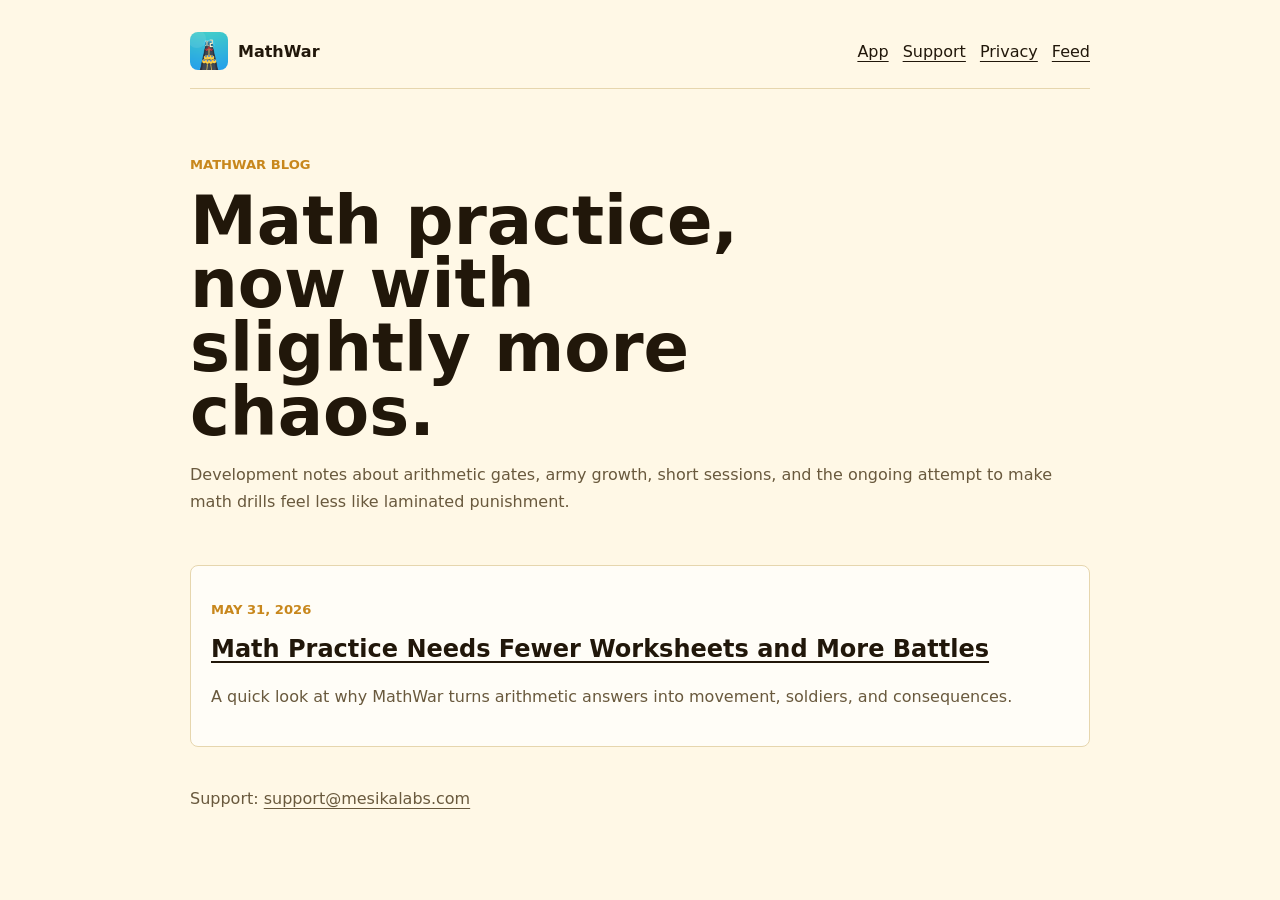
==== blog/index.html @ b4615d4f "Polish MathWar site navigation" ====
<!doctype html>
<html lang="en">
<head>
  <meta charset="utf-8">
  <meta name="viewport" content="width=device-width, initial-scale=1">
  <title>MathWar Blog - Math Learning Game Dev Notes</title>
  <meta name="description" content="Developer notes about MathWar, an educational math learning game for iPhone with arithmetic gates, battles, and short mobile practice sessions.">
  <meta property="og:title" content="MathWar Blog - Math Learning Game Dev Notes">
  <meta property="og:description" content="MathWar development notes about arithmetic practice, battles, and making math drills less worksheet-shaped.">
  <meta property="og:type" content="website">
  <meta property="og:url" content="https://mathwar.mesikalabs.com/blog/">
  <meta property="og:image" content="https://mathwar.mesikalabs.com/assets/mathwar-gameplay.png">
  <link rel="canonical" href="https://mathwar.mesikalabs.com/blog/">
  <link rel="alternate" type="application/json" href="https://mathwar.mesikalabs.com/blog/feed.json">
  <link rel="icon" href="../assets/mathwar-icon.png" type="image/png">
  <link rel="apple-touch-icon" href="../assets/mathwar-icon.png">
  <style>
    :root { color-scheme: light; --bg: #fff8e6; --ink: #21170a; --muted: #69593d; --line: #e6d6ae; --accent: #c8871c; }
    * { box-sizing: border-box; }
    body { margin: 0; background: var(--bg); color: var(--ink); font-family: Inter, ui-sans-serif, system-ui, -apple-system, BlinkMacSystemFont, "Segoe UI", sans-serif; }
    main, header, footer { width: min(100% - 32px, 900px); margin-inline: auto; }
    header { padding: 32px 0 18px; display: flex; justify-content: space-between; gap: 20px; flex-wrap: wrap; }
    a { color: inherit; text-underline-offset: 4px; }
    .brand { display: inline-flex; align-items: center; gap: 10px; font-weight: 850; text-decoration: none; }
    .brand img { width: 38px; height: 38px; border-radius: 8px; }
    nav { display: flex; flex-wrap: wrap; gap: 14px; align-items: center; }
    .hero { padding: 52px 0 34px; border-top: 1px solid var(--line); }
    h1 { margin: 0 0 16px; max-width: 13ch; font-size: 4.2rem; line-height: .95; letter-spacing: 0; }
    p { color: var(--muted); line-height: 1.7; }
    article { padding: 20px; border: 1px solid var(--line); border-radius: 8px; background: #fffdf7; }
    article h2 { margin-top: 0; }
    .meta { color: var(--accent); font-size: .82rem; font-weight: 850; text-transform: uppercase; }
    footer { padding: 42px 0; color: var(--muted); }
    @media (max-width: 640px) { h1 { font-size: 2.65rem; line-height: 1.02; } }
  </style>
</head>
<body>
  <header>
    <a class="brand" href="../"><img src="../assets/mathwar-icon.png" alt="" width="1024" height="1024">MathWar</a>
    <nav aria-label="Blog navigation">
      <a href="../">App</a>
      <a href="../support/">Support</a>
      <a href="../privacy/">Privacy</a>
      <a href="feed.json">Feed</a>
    </nav>
  </header>
  <main>
    <section class="hero">
      <p class="meta">MathWar blog</p>
      <h1>Math practice, now with slightly more chaos.</h1>
      <p>Development notes about arithmetic gates, army growth, short sessions, and the ongoing attempt to make math drills feel less like laminated punishment.</p>
    </section>
    <article>
      <p class="meta">May 31, 2026</p>
      <h2><a href="math-practice-with-battles/">Math Practice Needs Fewer Worksheets and More Battles</a></h2>
      <p>A quick look at why MathWar turns arithmetic answers into movement, soldiers, and consequences.</p>
    </article>
  </main>
  <footer>
    Support: <a href="mailto:support@mesikalabs.com">support@mesikalabs.com</a>
  </footer>
</body>
</html>
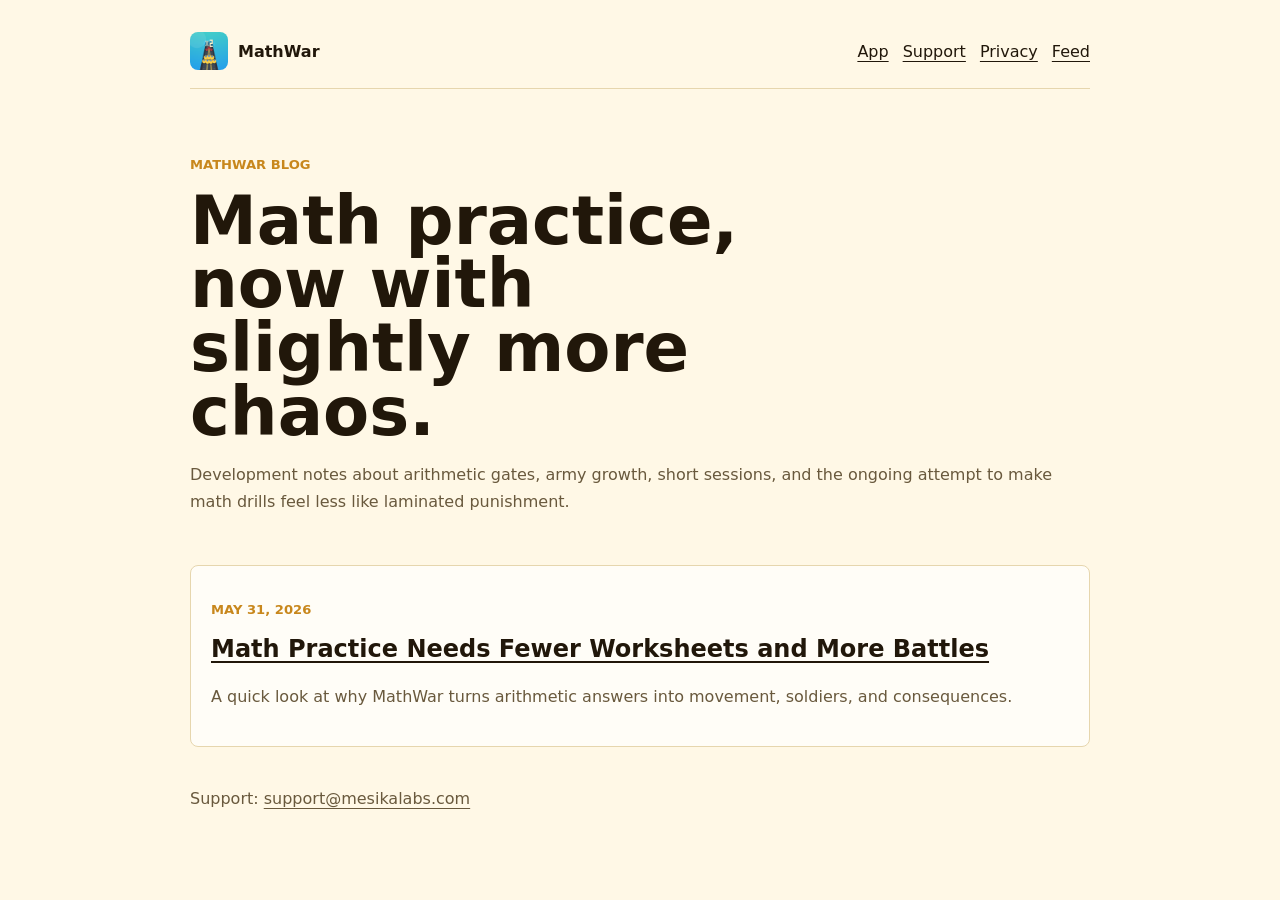
==== commit 242f676e: "Optimize MathWar site delivery" ====
--- a/blog/index.html
+++ b/blog/index.html
@@ -9,11 +9,11 @@
   <meta property="og:description" content="MathWar development notes about arithmetic practice, battles, and making math drills less worksheet-shaped.">
   <meta property="og:type" content="website">
   <meta property="og:url" content="https://mathwar.mesikalabs.com/blog/">
-  <meta property="og:image" content="https://mathwar.mesikalabs.com/assets/mathwar-gameplay.png">
+  <meta property="og:image" content="https://mathwar.mesikalabs.com/assets/mathwar-gameplay-web.jpg?v=20260531perf">
   <link rel="canonical" href="https://mathwar.mesikalabs.com/blog/">
   <link rel="alternate" type="application/json" href="https://mathwar.mesikalabs.com/blog/feed.json">
-  <link rel="icon" href="../assets/mathwar-icon.png" type="image/png">
-  <link rel="apple-touch-icon" href="../assets/mathwar-icon.png">
+  <link rel="icon" href="../assets/mathwar-icon-192.png?v=20260531perf" type="image/png">
+  <link rel="apple-touch-icon" href="../assets/mathwar-icon-192.png?v=20260531perf">
   <style>
     :root { color-scheme: light; --bg: #fff8e6; --ink: #21170a; --muted: #69593d; --line: #e6d6ae; --accent: #c8871c; }
     * { box-sizing: border-box; }
@@ -36,7 +36,7 @@
 </head>
 <body>
   <header>
-    <a class="brand" href="../"><img src="../assets/mathwar-icon.png" alt="" width="1024" height="1024">MathWar</a>
+    <a class="brand" href="../"><img src="../assets/mathwar-icon-192.png?v=20260531perf" alt="" width="192" height="192">MathWar</a>
     <nav aria-label="Blog navigation">
       <a href="../">App</a>
       <a href="../support/">Support</a>
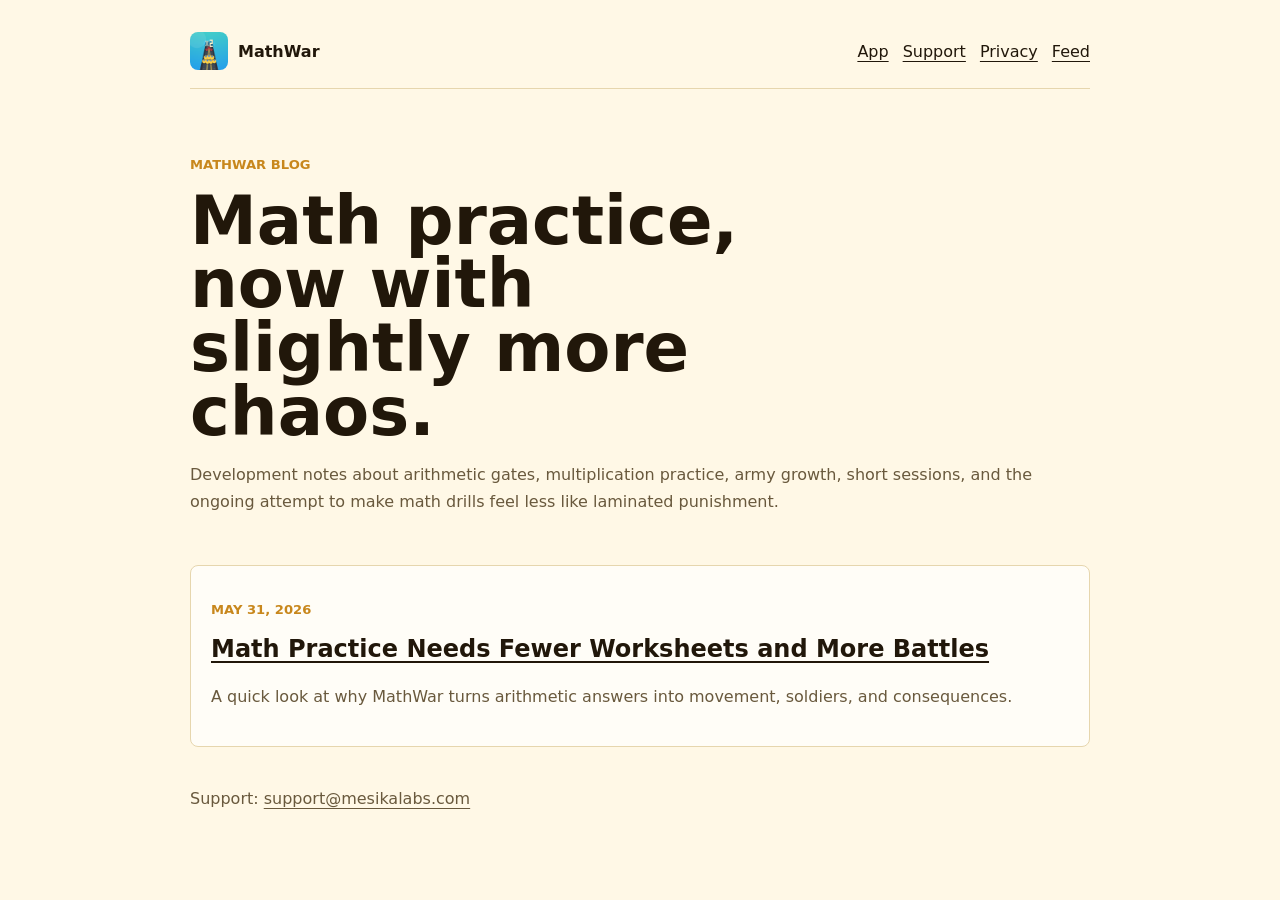
==== commit 78912879: "Optimize MathWar search metadata" ====
--- a/blog/index.html
+++ b/blog/index.html
@@ -4,14 +4,14 @@
   <meta charset="utf-8">
   <meta name="viewport" content="width=device-width, initial-scale=1">
   <title>MathWar Blog - Math Learning Game Dev Notes</title>
-  <meta name="description" content="Developer notes about MathWar, an educational math learning game for iPhone with arithmetic gates, battles, and short mobile practice sessions.">
+  <meta name="description" content="Developer notes about MathWar, an educational math learning game for iPhone with arithmetic gates, multiplication practice, battles, and short mobile sessions.">
   <meta property="og:title" content="MathWar Blog - Math Learning Game Dev Notes">
   <meta property="og:description" content="MathWar development notes about arithmetic practice, battles, and making math drills less worksheet-shaped.">
   <meta property="og:type" content="website">
-  <meta property="og:url" content="https://mathwar.mesikalabs.com/blog/">
-  <meta property="og:image" content="https://mathwar.mesikalabs.com/assets/mathwar-gameplay-web.jpg?v=20260531perf">
-  <link rel="canonical" href="https://mathwar.mesikalabs.com/blog/">
-  <link rel="alternate" type="application/json" href="https://mathwar.mesikalabs.com/blog/feed.json">
+  <meta property="og:url" content="http://mathwar.mesikalabs.com/blog/">
+  <meta property="og:image" content="http://mathwar.mesikalabs.com/assets/mathwar-gameplay-web.jpg?v=20260531perf">
+  <link rel="canonical" href="http://mathwar.mesikalabs.com/blog/">
+  <link rel="alternate" type="application/json" href="http://mathwar.mesikalabs.com/blog/feed.json">
   <link rel="icon" href="../assets/mathwar-icon-192.png?v=20260531perf" type="image/png">
   <link rel="apple-touch-icon" href="../assets/mathwar-icon-192.png?v=20260531perf">
   <style>
@@ -48,7 +48,7 @@
     <section class="hero">
       <p class="meta">MathWar blog</p>
       <h1>Math practice, now with slightly more chaos.</h1>
-      <p>Development notes about arithmetic gates, army growth, short sessions, and the ongoing attempt to make math drills feel less like laminated punishment.</p>
+      <p>Development notes about arithmetic gates, multiplication practice, army growth, short sessions, and the ongoing attempt to make math drills feel less like laminated punishment.</p>
     </section>
     <article>
       <p class="meta">May 31, 2026</p>
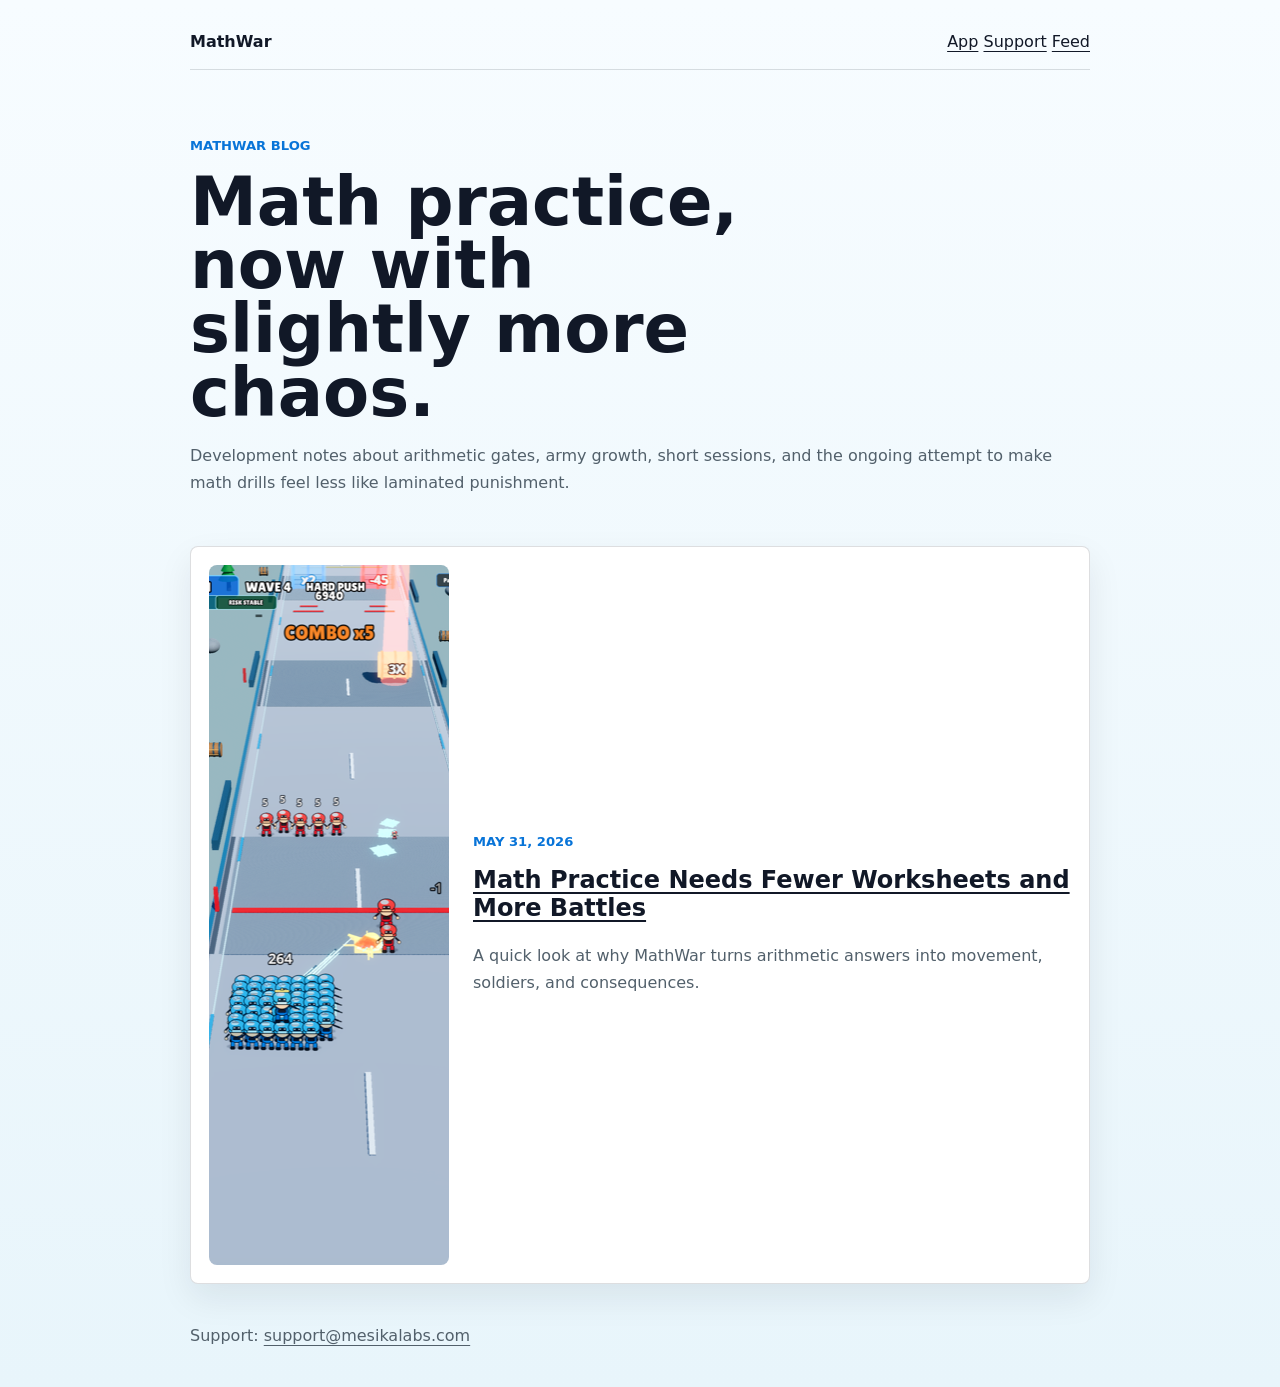
==== commit 77afc0cf: "Refresh MathWar public site" ====
--- a/blog/index.html
+++ b/blog/index.html
@@ -4,43 +4,40 @@
   <meta charset="utf-8">
   <meta name="viewport" content="width=device-width, initial-scale=1">
   <title>MathWar Blog - Math Learning Game Dev Notes</title>
-  <meta name="description" content="Developer notes about MathWar, an educational math learning game for iPhone with arithmetic gates, multiplication practice, battles, and short mobile sessions.">
+  <meta name="description" content="Developer notes about MathWar, an educational math learning game for iPhone with arithmetic gates, battles, and short mobile practice sessions.">
   <meta property="og:title" content="MathWar Blog - Math Learning Game Dev Notes">
   <meta property="og:description" content="MathWar development notes about arithmetic practice, battles, and making math drills less worksheet-shaped.">
   <meta property="og:type" content="website">
   <meta property="og:url" content="http://mathwar.mesikalabs.com/blog/">
-  <meta property="og:image" content="http://mathwar.mesikalabs.com/assets/mathwar-gameplay-web.jpg?v=20260531perf">
+  <meta property="og:image" content="http://mathwar.mesikalabs.com/assets/mathwar-gameplay.png">
   <link rel="canonical" href="http://mathwar.mesikalabs.com/blog/">
   <link rel="alternate" type="application/json" href="http://mathwar.mesikalabs.com/blog/feed.json">
-  <link rel="icon" href="../assets/mathwar-icon-192.png?v=20260531perf" type="image/png">
-  <link rel="apple-touch-icon" href="../assets/mathwar-icon-192.png?v=20260531perf">
+  <link rel="icon" href="../assets/mathwar-icon.png" type="image/png">
   <style>
-    :root { color-scheme: light; --bg: #fff8e6; --ink: #21170a; --muted: #69593d; --line: #e6d6ae; --accent: #c8871c; }
+    :root { color-scheme: light; --bg: #e8f5fb; --ink: #111827; --muted: #52606b; --line: rgba(17, 24, 39, 0.14); --accent: #0874d8; --paper: #ffffff; }
     * { box-sizing: border-box; }
-    body { margin: 0; background: var(--bg); color: var(--ink); font-family: Inter, ui-sans-serif, system-ui, -apple-system, BlinkMacSystemFont, "Segoe UI", sans-serif; }
+    body { margin: 0; background: linear-gradient(180deg, #f7fcff 0%, var(--bg) 100%); color: var(--ink); font-family: Inter, ui-sans-serif, system-ui, -apple-system, BlinkMacSystemFont, "Segoe UI", sans-serif; }
     main, header, footer { width: min(100% - 32px, 900px); margin-inline: auto; }
     header { padding: 32px 0 18px; display: flex; justify-content: space-between; gap: 20px; flex-wrap: wrap; }
     a { color: inherit; text-underline-offset: 4px; }
-    .brand { display: inline-flex; align-items: center; gap: 10px; font-weight: 850; text-decoration: none; }
-    .brand img { width: 38px; height: 38px; border-radius: 8px; }
-    nav { display: flex; flex-wrap: wrap; gap: 14px; align-items: center; }
+    .brand { font-weight: 850; text-decoration: none; }
     .hero { padding: 52px 0 34px; border-top: 1px solid var(--line); }
     h1 { margin: 0 0 16px; max-width: 13ch; font-size: 4.2rem; line-height: .95; letter-spacing: 0; }
     p { color: var(--muted); line-height: 1.7; }
-    article { padding: 20px; border: 1px solid var(--line); border-radius: 8px; background: #fffdf7; }
+    article { display: grid; grid-template-columns: 240px minmax(0, 1fr); gap: 24px; align-items: center; padding: 18px; border: 1px solid var(--line); border-radius: 8px; background: var(--paper); box-shadow: 0 14px 34px rgba(16, 22, 34, 0.08); }
+    article img { width: 240px; aspect-ratio: 9 / 16; object-fit: cover; border-radius: 8px; }
     article h2 { margin-top: 0; }
     .meta { color: var(--accent); font-size: .82rem; font-weight: 850; text-transform: uppercase; }
     footer { padding: 42px 0; color: var(--muted); }
-    @media (max-width: 640px) { h1 { font-size: 2.65rem; line-height: 1.02; } }
+    @media (max-width: 640px) { h1 { font-size: 2.65rem; line-height: 1.02; } article { grid-template-columns: 1fr; } article img { width: 100%; max-height: 360px; } }
   </style>
 </head>
 <body>
   <header>
-    <a class="brand" href="../"><img src="../assets/mathwar-icon-192.png?v=20260531perf" alt="" width="192" height="192">MathWar</a>
+    <a class="brand" href="../">MathWar</a>
     <nav aria-label="Blog navigation">
       <a href="../">App</a>
       <a href="../support/">Support</a>
-      <a href="../privacy/">Privacy</a>
       <a href="feed.json">Feed</a>
     </nav>
   </header>
@@ -48,12 +45,15 @@
     <section class="hero">
       <p class="meta">MathWar blog</p>
       <h1>Math practice, now with slightly more chaos.</h1>
-      <p>Development notes about arithmetic gates, multiplication practice, army growth, short sessions, and the ongoing attempt to make math drills feel less like laminated punishment.</p>
+      <p>Development notes about arithmetic gates, army growth, short sessions, and the ongoing attempt to make math drills feel less like laminated punishment.</p>
     </section>
     <article>
-      <p class="meta">May 31, 2026</p>
-      <h2><a href="math-practice-with-battles/">Math Practice Needs Fewer Worksheets and More Battles</a></h2>
-      <p>A quick look at why MathWar turns arithmetic answers into movement, soldiers, and consequences.</p>
+      <img src="../assets/blog/mathwar-gameplay-thumb.png" alt="MathWar gameplay thumbnail showing a blue squad on the combat lane" width="393" height="700" loading="lazy">
+      <div>
+        <p class="meta">May 31, 2026</p>
+        <h2><a href="math-practice-with-battles/">Math Practice Needs Fewer Worksheets and More Battles</a></h2>
+        <p>A quick look at why MathWar turns arithmetic answers into movement, soldiers, and consequences.</p>
+      </div>
     </article>
   </main>
   <footer>
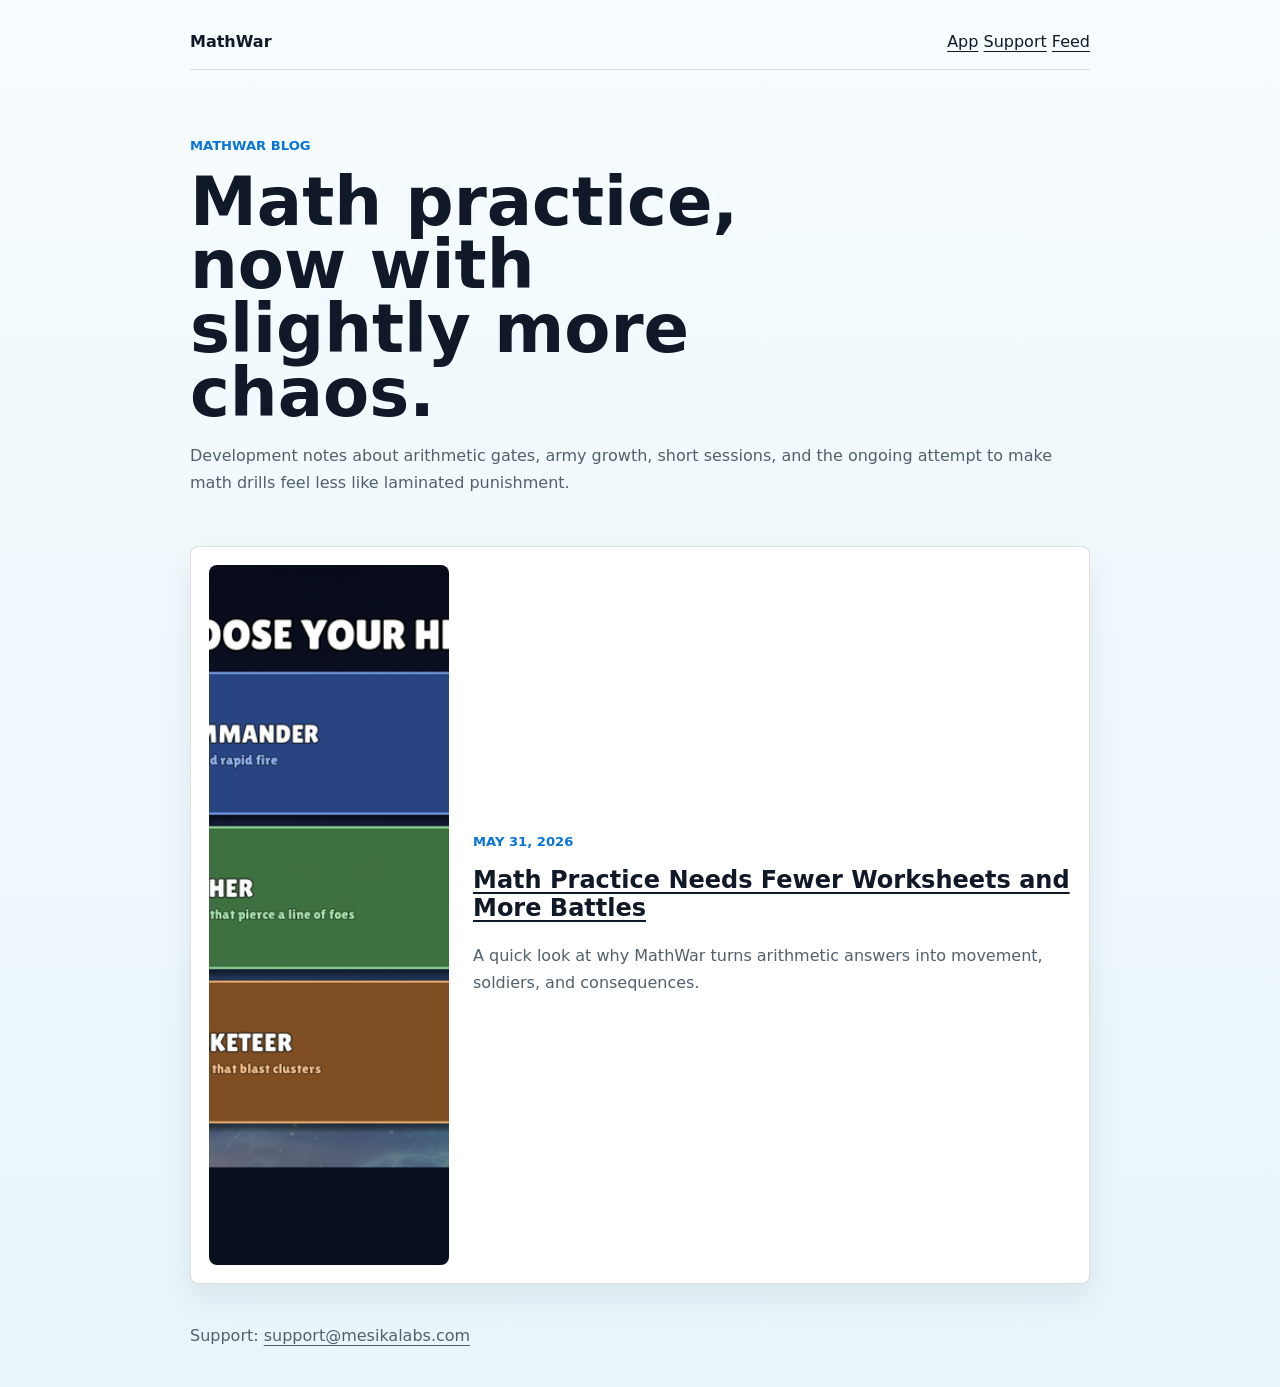
==== commit f437424d: "Replace stale MathWar images with current roster" ====
--- a/blog/index.html
+++ b/blog/index.html
@@ -9,7 +9,7 @@
   <meta property="og:description" content="MathWar development notes about arithmetic practice, battles, and making math drills less worksheet-shaped.">
   <meta property="og:type" content="website">
   <meta property="og:url" content="http://mathwar.mesikalabs.com/blog/">
-  <meta property="og:image" content="http://mathwar.mesikalabs.com/assets/mathwar-gameplay.png">
+  <meta property="og:image" content="http://mathwar.mesikalabs.com/assets/mathwar-hero-roster.png">
   <link rel="canonical" href="http://mathwar.mesikalabs.com/blog/">
   <link rel="alternate" type="application/json" href="http://mathwar.mesikalabs.com/blog/feed.json">
   <link rel="icon" href="../assets/mathwar-icon.png" type="image/png">
@@ -48,7 +48,7 @@
       <p>Development notes about arithmetic gates, army growth, short sessions, and the ongoing attempt to make math drills feel less like laminated punishment.</p>
     </section>
     <article>
-      <img src="../assets/blog/mathwar-gameplay-thumb.png" alt="MathWar gameplay thumbnail showing a blue squad on the combat lane" width="393" height="700" loading="lazy">
+      <img src="../assets/blog/mathwar-hero-roster-thumb.png" alt="MathWar current hero roster thumbnail" width="393" height="700" loading="lazy">
       <div>
         <p class="meta">May 31, 2026</p>
         <h2><a href="math-practice-with-battles/">Math Practice Needs Fewer Worksheets and More Battles</a></h2>
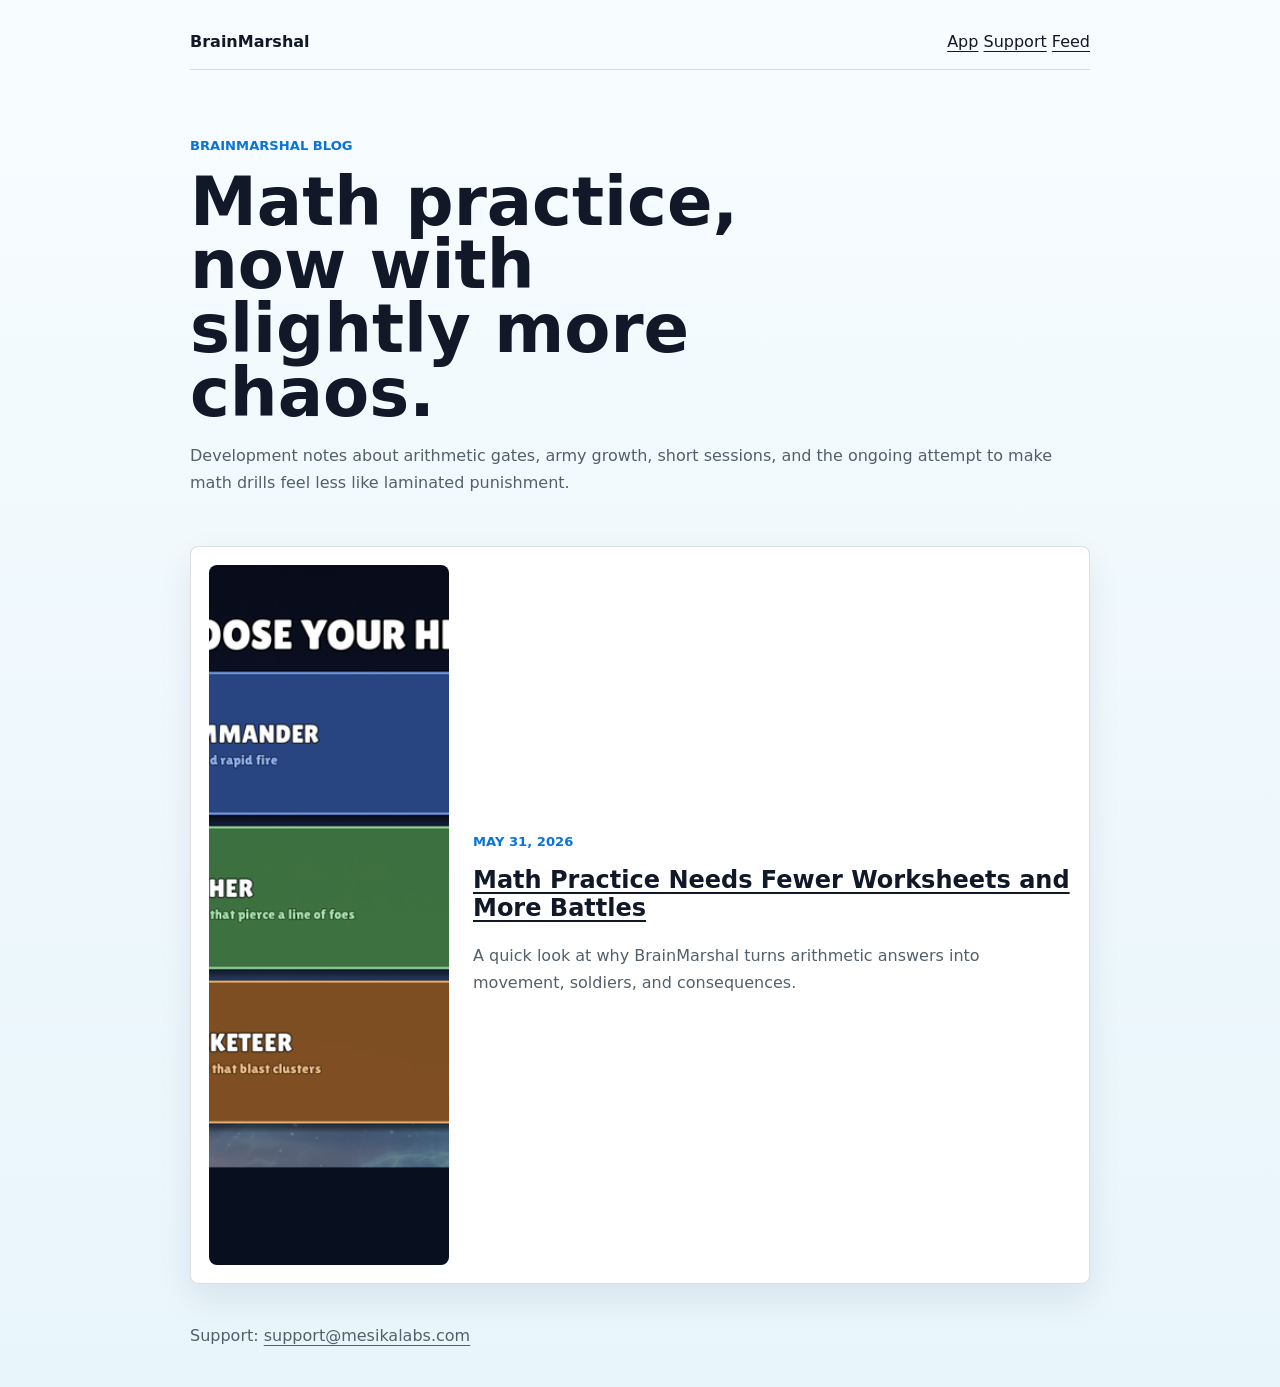
==== commit 1ae5c66a: "Rebrand public site as BrainMarshal and refresh development status" ====
--- a/blog/index.html
+++ b/blog/index.html
@@ -3,15 +3,15 @@
 <head>
   <meta charset="utf-8">
   <meta name="viewport" content="width=device-width, initial-scale=1">
-  <title>MathWar Blog - Math Learning Game Dev Notes</title>
-  <meta name="description" content="Developer notes about MathWar, an educational math learning game for iPhone with arithmetic gates, battles, and short mobile practice sessions.">
-  <meta property="og:title" content="MathWar Blog - Math Learning Game Dev Notes">
-  <meta property="og:description" content="MathWar development notes about arithmetic practice, battles, and making math drills less worksheet-shaped.">
+  <title>BrainMarshal Blog - Math Learning Game Dev Notes</title>
+  <meta name="description" content="Developer notes about BrainMarshal, an educational math learning game for iPhone with arithmetic gates, battles, and short mobile practice sessions.">
+  <meta property="og:title" content="BrainMarshal Blog - Math Learning Game Dev Notes">
+  <meta property="og:description" content="BrainMarshal development notes about arithmetic practice, battles, and making math drills less worksheet-shaped.">
   <meta property="og:type" content="website">
-  <meta property="og:url" content="http://mathwar.mesikalabs.com/blog/">
-  <meta property="og:image" content="http://mathwar.mesikalabs.com/assets/mathwar-hero-roster.png">
-  <link rel="canonical" href="http://mathwar.mesikalabs.com/blog/">
-  <link rel="alternate" type="application/json" href="http://mathwar.mesikalabs.com/blog/feed.json">
+  <meta property="og:url" content="https://mathwar.mesikalabs.com/blog/">
+  <meta property="og:image" content="https://mathwar.mesikalabs.com/assets/mathwar-hero-roster.png">
+  <link rel="canonical" href="https://mathwar.mesikalabs.com/blog/">
+  <link rel="alternate" type="application/json" href="https://mathwar.mesikalabs.com/blog/feed.json">
   <link rel="icon" href="../assets/mathwar-icon.png" type="image/png">
   <style>
     :root { color-scheme: light; --bg: #e8f5fb; --ink: #111827; --muted: #52606b; --line: rgba(17, 24, 39, 0.14); --accent: #0874d8; --paper: #ffffff; }
@@ -34,7 +34,7 @@
 </head>
 <body>
   <header>
-    <a class="brand" href="../">MathWar</a>
+    <a class="brand" href="../">BrainMarshal</a>
     <nav aria-label="Blog navigation">
       <a href="../">App</a>
       <a href="../support/">Support</a>
@@ -43,16 +43,16 @@
   </header>
   <main>
     <section class="hero">
-      <p class="meta">MathWar blog</p>
+      <p class="meta">BrainMarshal blog</p>
       <h1>Math practice, now with slightly more chaos.</h1>
       <p>Development notes about arithmetic gates, army growth, short sessions, and the ongoing attempt to make math drills feel less like laminated punishment.</p>
     </section>
     <article>
-      <img src="../assets/blog/mathwar-hero-roster-thumb.png" alt="MathWar current hero roster thumbnail" width="393" height="700" loading="lazy">
+      <img src="../assets/blog/mathwar-hero-roster-thumb.png" alt="BrainMarshal current hero roster thumbnail" width="393" height="700" loading="lazy">
       <div>
         <p class="meta">May 31, 2026</p>
         <h2><a href="math-practice-with-battles/">Math Practice Needs Fewer Worksheets and More Battles</a></h2>
-        <p>A quick look at why MathWar turns arithmetic answers into movement, soldiers, and consequences.</p>
+        <p>A quick look at why BrainMarshal turns arithmetic answers into movement, soldiers, and consequences.</p>
       </div>
     </article>
   </main>
